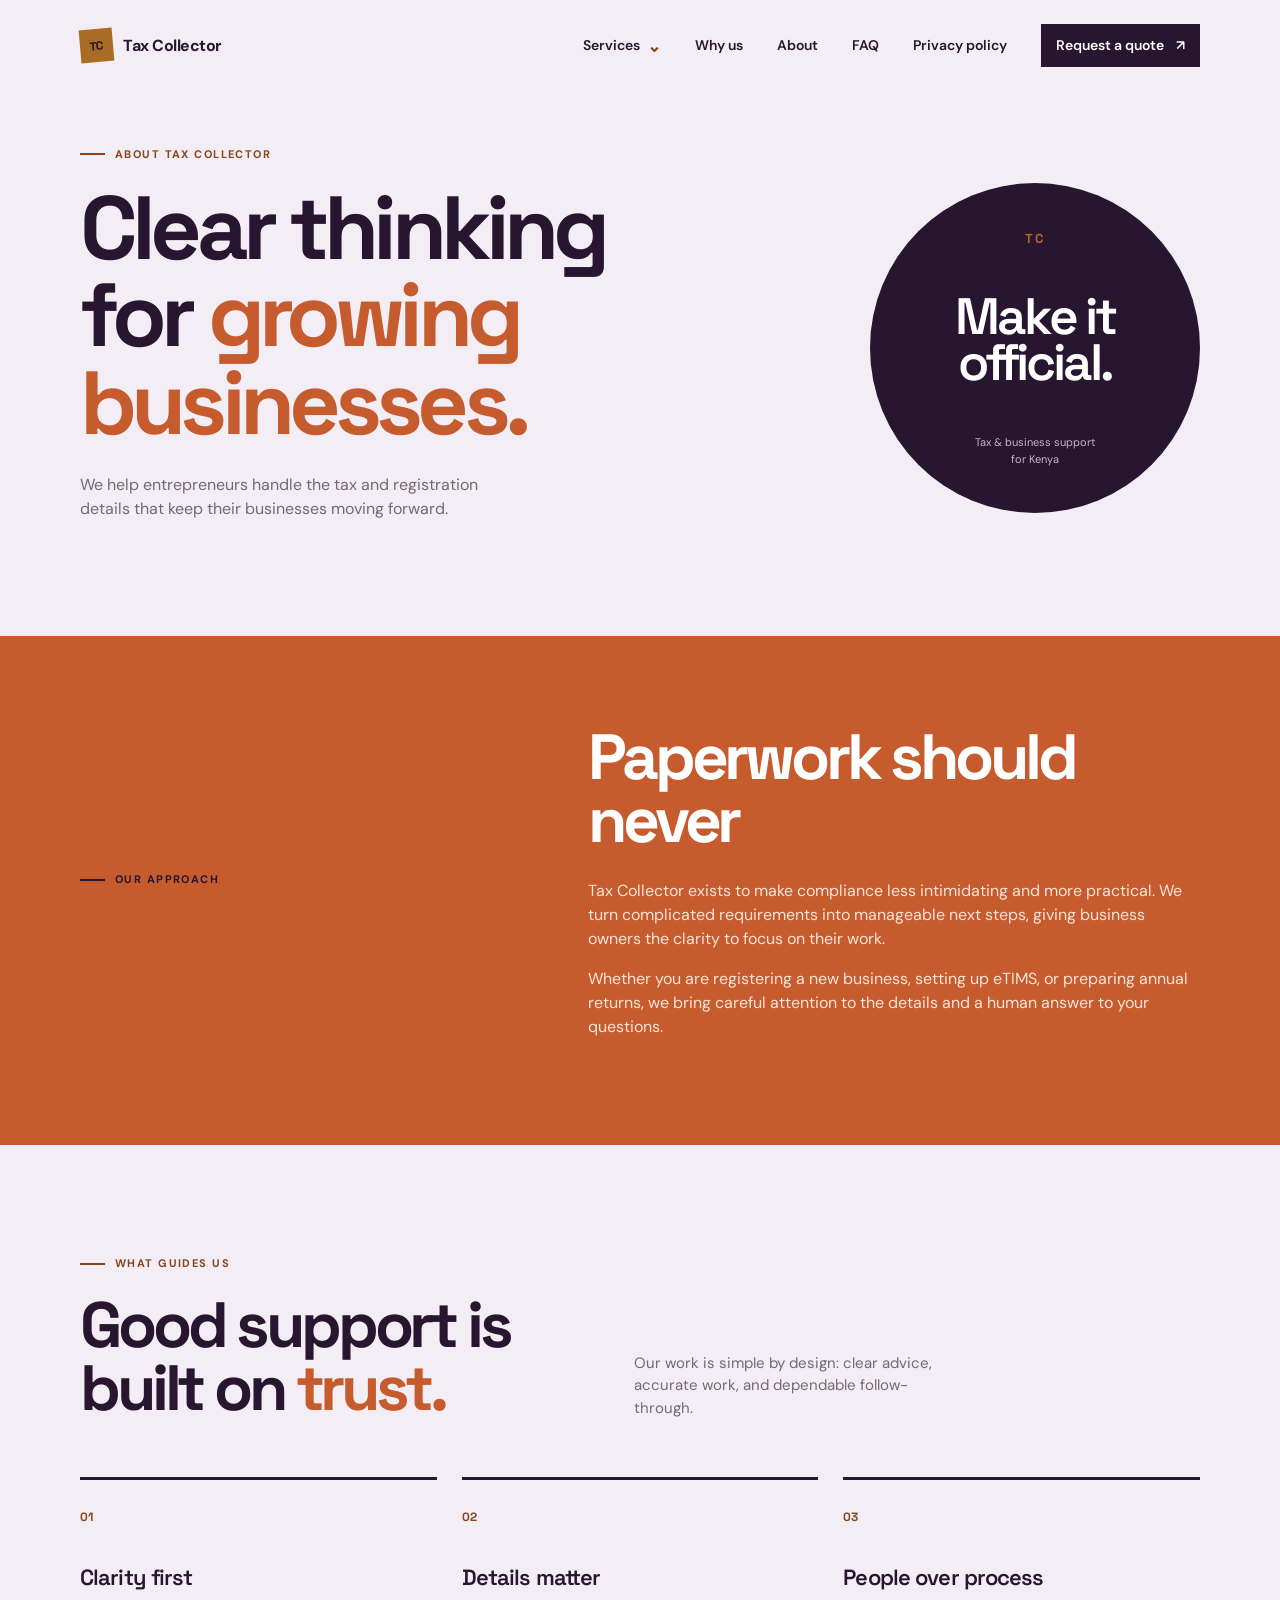
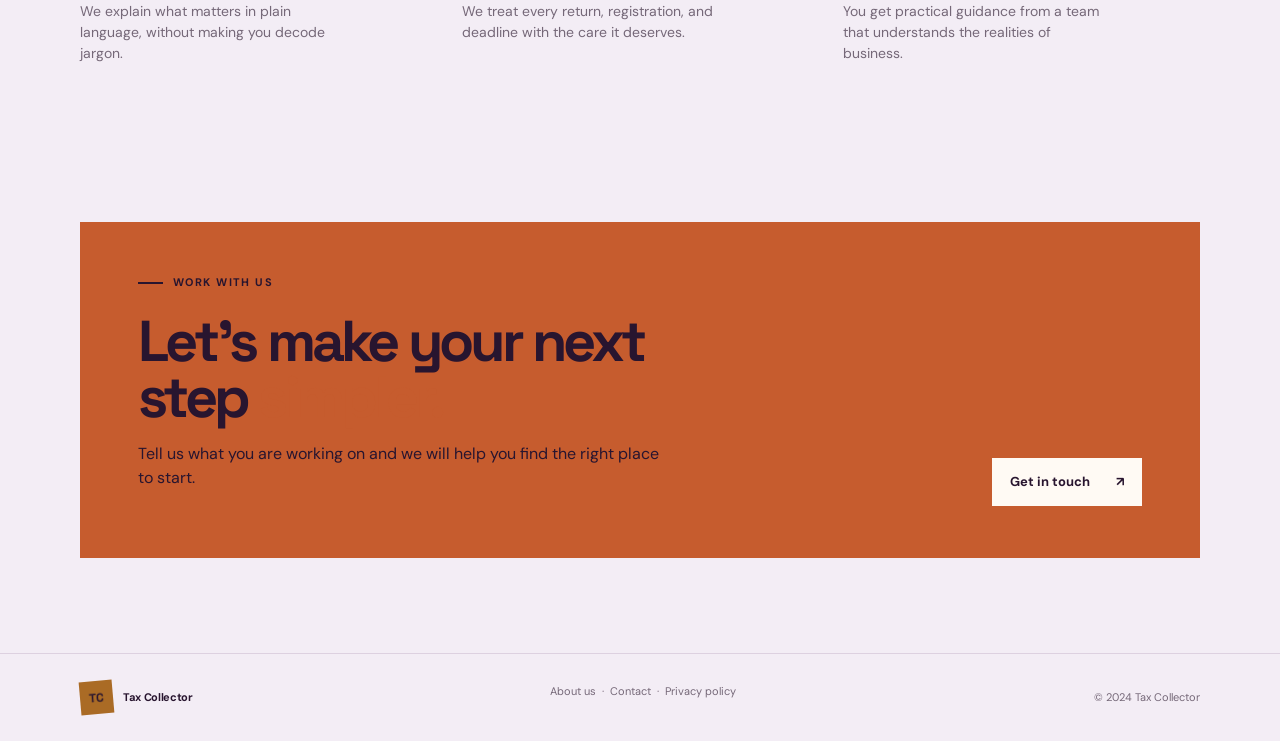
==== PROJECTS/taxcollector-main/taxcollector-main/about.html @ b5ccf0ab "Addition of about page." ====
<!DOCTYPE html>
<html lang="en">
  <head>
    <meta charset="UTF-8" />
    <meta name="viewport" content="width=device-width, initial-scale=1.0" />
    <meta name="description" content="Learn about Tax Collector and our approach to tax and business support." />
    <title>About Tax Collector | Tax &amp; Business Support</title>
    <link rel="stylesheet" href="css/style.css" />
    <link rel="preconnect" href="https://fonts.googleapis.com" />
    <link rel="preconnect" href="https://fonts.gstatic.com" crossorigin />
    <link href="https://fonts.googleapis.com/css2?family=DM+Sans:wght@400;500;600;700&family=Space+Grotesk:wght@500;600;700&display=swap" rel="stylesheet" />
  </head>
  <body>
    <header class="site-header">
      <nav class="nav container" aria-label="Main navigation">
        <a class="brand" href="index.html" aria-label="Tax Collector home">
          <span class="brand-mark">TC</span>
          <span>Tax Collector</span>
        </a>
        <button class="menu-toggle" type="button" aria-expanded="false" aria-controls="main-menu">Menu</button>
        <div class="nav-links" id="main-menu">
          <div class="services-menu">
            <button class="services-toggle" type="button" aria-expanded="false" aria-haspopup="true">Services <span aria-hidden="true">⌄</span></button>
            <div class="services-dropdown">
              <a href="index.html#services">eTIMS setup &amp; support</a>
              <a href="index.html#services">PAYE returns &amp; P9 forms</a>
              <a href="index.html#services">Annual returns</a>
              <a href="index.html#services">Turnover Tax (TOT)</a>
              <a href="index.html#services">VAT registration</a>
              <a href="index.html#services">Business registration</a>
              <a href="index.html#services">NCC registration services</a>
            </div>
          </div>
          <a href="index.html#why-us">Why us</a>
          <a href="about.html" aria-current="page">About</a>
          <a href="index.html#faq">FAQ</a>
          <a href="privacy-policy.html">Privacy policy</a>
          <a class="nav-cta" href="index.html#contact">Request a quote <span aria-hidden="true">↗</span></a>
        </div>
      </nav>
    </header>

    <main>
      <section class="about-hero container">
        <div class="about-hero-copy reveal">
          <p class="eyebrow"><span></span> About Tax Collector</p>
          <h1>Clear thinking for <em>growing businesses.</em></h1>
          <p class="hero-text">We help entrepreneurs handle the tax and registration details that keep their businesses moving forward.</p>
        </div>
        <div class="about-badge reveal" aria-hidden="true"><span>TC</span><strong>Make it<br />official.</strong><small>Tax &amp; business support<br />for Kenya</small></div>
      </section>

      <section class="about-story">
        <div class="container about-story-grid">
          <p class="eyebrow"><span></span> Our approach</p>
          <div class="about-story-copy"><h2>Paperwork should never <em>hold you back.</em></h2><p>Tax Collector exists to make compliance less intimidating and more practical. We turn complicated requirements into manageable next steps, giving business owners the clarity to focus on their work.</p><p>Whether you are registering a new business, setting up eTIMS, or preparing annual returns, we bring careful attention to the details and a human answer to your questions.</p></div>
        </div>
      </section>

      <section class="about-principles container">
        <div class="section-heading reveal"><p class="eyebrow"><span></span> What guides us</p><h2>Good support is built on <em>trust.</em></h2><p>Our work is simple by design: clear advice, accurate work, and dependable follow-through.</p></div>
        <div class="principle-grid">
          <article class="principle reveal"><strong>01</strong><h3>Clarity first</h3><p>We explain what matters in plain language, without making you decode jargon.</p></article>
          <article class="principle reveal"><strong>02</strong><h3>Details matter</h3><p>We treat every return, registration, and deadline with the care it deserves.</p></article>
          <article class="principle reveal"><strong>03</strong><h3>People over process</h3><p>You get practical guidance from a team that understands the realities of business.</p></article>
        </div>
      </section>

      <section class="about-cta container">
        <div class="contact-card reveal"><div><p class="eyebrow"><span></span> Work with us</p><h2>Let’s make your next step <em>simpler.</em></h2><p>Tell us what you are working on and we will help you find the right place to start.</p></div><a class="button button-light" href="index.html#contact">Get in touch <span aria-hidden="true">↗</span></a></div>
      </section>
    </main>

    <footer class="site-footer"><div class="container footer-inner"><a class="brand" href="index.html"><span class="brand-mark">TC</span><span>Tax Collector</span></a><p><a href="about.html">About us</a> &nbsp;·&nbsp; <a href="contact.html">Contact</a> &nbsp;·&nbsp; <a href="privacy-policy.html">Privacy policy</a></p><span>© 2024 Tax Collector</span></div></footer>
    <script src="script.js"></script>
  </body>
</html>
---- PROJECTS/taxcollector-main/taxcollector-main/css/style.css ----
:root {
	--ink: #28152f;
	--muted: #756878;
	--cream: #f3edf5;
	--paper: #fffaf4;
	--green: #aa6b25;
	--green-dark: #874519;
	--coral: #c65c2e;
	--line: #ddd1e0;
}

* { box-sizing: border-box; }
html { scroll-behavior: smooth; }
body { margin: 0; color: var(--ink); background: var(--cream); font-family: "DM Sans", sans-serif; line-height: 1.5; }
a { color: inherit; text-decoration: none; }
.container { width: min(1120px, calc(100% - 64px)); margin: 0 auto; }
.site-header { padding: 24px 0; background: var(--cream); }
.nav, .footer-inner, .trust-items { display: flex; align-items: center; justify-content: space-between; }
.brand { display: inline-flex; align-items: center; gap: 10px; font-weight: 700; letter-spacing: -.03em; }
.brand-mark { display: grid; place-items: center; width: 33px; height: 33px; color: var(--ink); background: var(--green); font: 700 12px "Space Grotesk", sans-serif; transform: rotate(-5deg); }
.nav-links { display: flex; gap: 34px; align-items: center; font-size: 14px; font-weight: 600; }
.services-menu { position: relative; }.services-toggle { display: inline-flex; align-items: center; gap: 7px; padding: 0; border: 0; color: var(--ink); background: transparent; cursor: pointer; font: inherit; font-weight: 600; }.services-toggle span { color: var(--green-dark); font-size: 17px; line-height: 0; transition: transform .2s ease; }.services-menu.is-open .services-toggle span { transform: rotate(180deg); }.services-dropdown { display: none; position: absolute; z-index: 10; top: calc(100% + 14px); left: -18px; width: 230px; padding: 9px; border-top: 3px solid var(--green); background: var(--paper); box-shadow: 0 12px 28px rgba(40,21,47,.14); }.services-menu.is-open .services-dropdown { display: grid; }.services-dropdown a { padding: 10px; font-size: 12px; }.services-dropdown a:hover, .services-dropdown a:focus { color: var(--green-dark); background: var(--cream); }
.nav-cta { display: flex; gap: 12px; align-items: center; padding: 11px 15px; background: var(--ink); color: white; }
.menu-toggle { display: none; border: 0; background: none; color: var(--ink); font: inherit; font-weight: 700; }
.hero { display: grid; grid-template-columns: 1fr .9fr; min-height: 565px; align-items: center; gap: 30px; padding: 44px 0 76px; }
.eyebrow { display: flex; gap: 10px; align-items: center; margin: 0 0 22px; color: var(--green-dark); font-size: 11px; font-weight: 700; letter-spacing: .13em; text-transform: uppercase; }
.eyebrow span { width: 25px; height: 2px; background: var(--green-dark); }
h1, h2, h3, p { margin-top: 0; }
h1, h2 { font-family: "Space Grotesk", sans-serif; letter-spacing: -.065em; line-height: .98; }
h1 { max-width: 620px; margin-bottom: 25px; font-size: clamp(3.5rem, 6.8vw, 6.3rem); }
h1 em, h2 em { color: var(--coral); font-style: normal; }
.hero-text { max-width: 430px; margin-bottom: 30px; color: var(--muted); font-size: 16px; }
.hero-actions { display: flex; align-items: center; gap: 26px; }
.button { display: inline-flex; align-items: center; gap: 26px; padding: 14px 18px; font-size: 13px; font-weight: 700; }
.button-primary { background: var(--green); }
.button-light { background: var(--paper); color: var(--ink); }
.text-link { border-bottom: 1px solid var(--ink); padding-bottom: 3px; font-size: 13px; font-weight: 700; }
.hero-visual { position: relative; min-height: 390px; }
.sun { position: absolute; top: 10px; right: 0; width: 275px; height: 275px; border-radius: 50%; background: var(--green); }
.paper { position: absolute; width: 280px; height: 355px; border: 1px solid rgba(23,43,45,.13); box-shadow: 18px 21px 0 rgba(23,43,45,.07); }
.paper-back { top: 67px; right: 76px; background: var(--coral); transform: rotate(9deg); }
.paper-front { top: 43px; right: 97px; padding: 26px; background: var(--paper); transform: rotate(-7deg); }
.paper-top { display: flex; justify-content: space-between; color: var(--muted); font-size: 9px; font-weight: 700; }
.paper-title { margin-top: 77px; font: 500 30px/1.04 "Space Grotesk", sans-serif; letter-spacing: -.07em; }.paper-title strong { color: var(--coral); }
.paper-lines { display: grid; gap: 8px; margin-top: 34px; }.paper-lines i { display: block; width: 80%; height: 4px; background: var(--line); }.paper-lines i:nth-child(2) { width: 60%; }.paper-lines i:nth-child(3) { width: 72%; }
.paper-stamp { display: grid; place-items: center; position: absolute; right: 25px; bottom: 24px; width: 38px; height: 38px; border: 2px solid var(--green-dark); border-radius: 50%; color: var(--green-dark); font-weight: 700; transform: rotate(12deg); }
.floating-note { position: absolute; z-index: 2; padding: 9px 12px; background: var(--paper); box-shadow: 5px 8px 0 rgba(23,43,45,.1); font-size: 11px; font-weight: 700; }.note-one { top: 72px; right: 0; transform: rotate(4deg); }.note-two { right: 35px; bottom: 28px; color: white; background: var(--ink); transform: rotate(-3deg); }
.trust-strip { border-top: 1px solid var(--line); border-bottom: 1px solid var(--line); }.trust-items { min-height: 68px; color: var(--muted); font-size: 11px; font-weight: 700; }.trust-items span + span::before { content: "•"; margin-right: 32px; color: var(--green-dark); }
.services { padding: 112px 0 120px; }.section-heading { display: grid; grid-template-columns: 1fr 1.1fr; align-items: end; column-gap: 40px; margin-bottom: 58px; }.section-heading .eyebrow { grid-column: 1 / -1; }.section-heading h2 { margin-bottom: 0; font-size: clamp(2.7rem, 5vw, 4.4rem); }.section-heading > p:last-child { max-width: 330px; margin: 0; color: var(--muted); font-size: 15px; }
.service-groups { display: grid; grid-template-columns: 1.18fr .82fr; gap: 24px; }.service-group { padding: 31px; border-top: 4px solid var(--ink); background: var(--paper); }.business-group { border-top-color: var(--coral); }.group-header { display: flex; gap: 22px; align-items: center; }.group-number { color: var(--green-dark); font: 700 13px "Space Grotesk", sans-serif; }.group-header h3 { margin: 0; font: 600 25px "Space Grotesk", sans-serif; letter-spacing: -.04em; }.group-intro { min-height: 48px; margin: 22px 0 18px; color: var(--muted); font-size: 14px; }.service-list { border-top: 1px solid var(--line); }.service-list a { display: flex; align-items: center; justify-content: space-between; gap: 15px; padding: 17px 0; border-bottom: 1px solid var(--line); }.service-list strong { display: block; font-size: 14px; }.service-list small { display: block; margin-top: 3px; color: var(--muted); font-size: 11px; }.service-list b, .group-callout b { color: var(--green-dark); font-size: 18px; }.group-callout { display: flex; justify-content: space-between; align-items: center; margin-top: 49px; padding: 16px; background: var(--cream); font-size: 12px; font-weight: 700; }.group-callout a { color: var(--coral); }
.why-us { padding: 89px 0; color: white; background: var(--ink); }.why-layout { display: grid; grid-template-columns: .85fr 1.15fr; gap: 90px; }.why-copy h2 { margin-bottom: 20px; font-size: clamp(2.7rem, 5vw, 4.5rem); }.why-copy > p:last-child { max-width: 340px; color: #c5b7c9; font-size: 15px; }.why-us .eyebrow { color: var(--green); }.why-us .eyebrow span { background: var(--green); }.promise-grid { display: grid; grid-template-columns: repeat(3, 1fr); align-self: center; gap: 25px; }.promise-grid div { padding-top: 18px; border-top: 1px solid #624c68; }.promise-grid strong { color: var(--green); font: 700 12px "Space Grotesk", sans-serif; }.promise-grid h3 { margin: 40px 0 10px; font: 600 18px "Space Grotesk", sans-serif; }.promise-grid p { color: #c5b7c9; font-size: 13px; }
.about-hero { display: grid; grid-template-columns: 1.15fr .85fr; align-items: center; min-height: 520px; gap: 50px; padding: 55px 0 85px; }.about-hero h1 { max-width: 700px; margin-bottom: 25px; font-size: clamp(3.5rem, 7vw, 6.5rem); }.about-badge { display: grid; place-items: center; justify-self: end; width: min(330px, 100%); aspect-ratio: 1; padding: 30px; border-radius: 50%; color: var(--paper); background: var(--ink); text-align: center; transform: rotate(5deg); }.about-badge span { color: var(--green); font: 700 13px "Space Grotesk", sans-serif; letter-spacing: .12em; }.about-badge strong { margin: 15px 0; color: white; font: 600 clamp(2rem, 4vw, 3.5rem)/.9 "Space Grotesk", sans-serif; letter-spacing: -.06em; }.about-badge small { color: #c5b7c9; font-size: 11px; }.about-story { padding: 90px 0; color: white; background: var(--coral); }.about-story-grid { display: grid; grid-template-columns: .8fr 1.2fr; gap: 100px; }.about-story .eyebrow { color: var(--ink); }.about-story .eyebrow span { background: var(--ink); }.about-story-copy h2 { max-width: 650px; margin-bottom: 28px; font-size: clamp(2.8rem, 5vw, 4.5rem); }.about-story-copy p { max-width: 620px; color: rgba(255,250,244,.86); font-size: 16px; }.about-principles { padding: 110px 0 120px; }.about-principles .section-heading { grid-template-columns: 1fr 1.1fr; }.principle-grid { display: grid; grid-template-columns: repeat(3, 1fr); gap: 25px; }.principle { padding: 24px 0; border-top: 3px solid var(--ink); }.principle strong { color: var(--green-dark); font: 700 12px "Space Grotesk", sans-serif; }.principle h3 { margin: 35px 0 10px; font: 600 22px "Space Grotesk", sans-serif; letter-spacing: -.04em; }.principle p { max-width: 260px; color: var(--muted); font-size: 14px; }.about-cta { padding-bottom: 95px; }.about-cta .contact-card { grid-template-columns: 1.1fr .9fr; align-items: end; }.about-cta .contact-card > a { justify-self: end; }
.contact { padding: 95px 0; }.contact-card { display: grid; grid-template-columns: .9fr 1.1fr; align-items: start; gap: 48px; padding: 52px 58px; background: var(--coral); }.contact-card .eyebrow { color: var(--ink); }.contact-card .eyebrow span { background: var(--ink); }.contact-card h2 { max-width: 600px; margin-bottom: 16px; font-size: clamp(2.4rem, 4.5vw, 4rem); }.contact-intro > p:last-child { max-width: 320px; margin: 0; font-size: 14px; }.quote-form { display: grid; grid-template-columns: 1fr 1fr; gap: 8px 14px; }.quote-form label { align-self: end; margin-top: 3px; font-size: 11px; font-weight: 700; }.quote-form label span { color: rgba(23,43,45,.6); font-weight: 400; }.quote-form input, .quote-form select, .quote-form textarea { width: 100%; min-height: 43px; padding: 11px 12px; border: 1px solid rgba(23,43,45,.25); border-radius: 0; outline: 0; color: var(--ink); background: rgba(255,253,248,.8); font: inherit; font-size: 12px; }.quote-form input:focus, .quote-form select:focus, .quote-form textarea:focus { border-color: var(--ink); box-shadow: 0 0 0 2px rgba(23,43,45,.12); }.quote-form textarea { resize: vertical; }.quote-form label:nth-of-type(4), .quote-form textarea, .quote-form button, .form-note { grid-column: 1 / -1; }.quote-form button { border: 0; margin-top: 8px; cursor: pointer; justify-content: space-between; }.form-note { color: rgba(23,43,45,.7); font-size: 10px; }.site-footer { padding: 27px 0; border-top: 1px solid var(--line); color: var(--muted); font-size: 11px; }.footer-inner { gap: 20px; }.footer-inner .brand { color: var(--ink); }.reveal { animation: rise .7s both; }.service-group:nth-child(2), .promise-grid { animation-delay: .12s; } @keyframes rise { from { opacity: 0; transform: translateY(16px); } to { opacity: 1; transform: translateY(0); } }
@media (max-width: 900px) { .hero { grid-template-columns: 1fr; }.hero-visual { max-width: 560px; width: 100%; margin: 15px auto 0; } }
@media (max-width: 760px) { .container { width: min(100% - 36px, 560px); }.site-header { padding: 18px 0; }.menu-toggle { display: block; }.nav-links { display: none; position: absolute; z-index: 5; top: 68px; right: 18px; left: 18px; padding: 15px; background: var(--paper); box-shadow: 0 10px 25px rgba(23,43,45,.12); }.nav-links.is-open { display: grid; gap: 15px; }.services-menu { width: 100%; }.services-toggle { justify-content: space-between; width: 100%; }.services-dropdown { position: static; width: 100%; margin-top: 8px; padding: 4px 0 4px 10px; border-top: 1px solid var(--line); box-shadow: none; }.services-dropdown a { padding: 8px 10px; }.nav-cta { justify-content: space-between; }.hero { display: block; padding: 51px 0 65px; }.hero h1 { font-size: clamp(3.3rem, 16vw, 5rem); }.hero-visual { min-height: 370px; margin-top: 35px; }.sun { right: 8%; width: 230px; height: 230px; }.paper-back { right: 20%; }.paper-front { right: 24%; }.floating-note.note-one { right: 2%; }.trust-items { display: grid; grid-template-columns: 1fr 1fr; gap: 13px; padding: 20px 0; }.trust-items span + span::before { display: none; }.services { padding: 78px 0; }.section-heading { display: block; margin-bottom: 38px; }.section-heading h2 { margin-bottom: 24px; }.service-groups { display: block; }.business-group { margin-top: 20px; }.service-group { padding: 23px; }.group-intro { min-height: auto; }.group-callout { margin-top: 29px; }.why-us { padding: 72px 0; }.why-layout { display: block; }.why-copy { margin-bottom: 55px; }.promise-grid { grid-template-columns: 1fr; gap: 28px; }.promise-grid h3 { margin-top: 18px; }.contact { padding: 65px 0; }.contact-card { display: block; padding: 35px 25px; }.quote-form { margin-top: 30px; }.contact-card .button { margin-top: 8px; }.about-hero { display: block; min-height: 0; padding: 55px 0 75px; }.about-hero h1 { font-size: clamp(3.3rem, 16vw, 5rem); }.about-badge { width: 270px; margin: 48px auto 0; }.about-story { padding: 70px 0; }.about-story-grid { display: block; }.about-story-copy h2 { margin-bottom: 24px; }.about-principles { padding: 75px 0; }.principle-grid { display: block; }.principle { margin-top: 24px; }.principle h3 { margin-top: 18px; }.about-cta { padding-bottom: 65px; }.about-cta .contact-card > a { justify-self: auto; }.footer-inner { display: grid; grid-template-columns: 1fr 1fr; }.footer-inner p { grid-column: 1 / -1; grid-row: 2; margin: 0; }.footer-inner > span { text-align: right; } }

.faq { padding: 105px 0 112px; }.faq-list { max-width: 820px; margin-left: auto; }.faq-item { border-top: 1px solid var(--line); }.faq-item:last-child { border-bottom: 1px solid var(--line); }.faq-item summary { display: flex; justify-content: space-between; gap: 24px; padding: 22px 0; cursor: pointer; list-style: none; font: 600 18px "Space Grotesk", sans-serif; }.faq-item summary::-webkit-details-marker { display: none; }.faq-item summary span { color: var(--green-dark); font: 400 25px "DM Sans", sans-serif; }.faq-item[open] summary span { transform: rotate(45deg); }.faq-item p { max-width: 650px; margin: -4px 0 23px; color: var(--muted); font-size: 14px; }
.page-hero { padding: 76px 0 78px; }.page-hero h1 { max-width: 760px; font-size: clamp(3.5rem, 7vw, 6.3rem); }.page-hero .hero-text { max-width: 530px; }.contact-details { padding-bottom: 108px; }.contact-detail-grid { display: grid; grid-template-columns: repeat(3, 1fr); gap: 20px; }.contact-detail { display: flex; flex-direction: column; min-height: 190px; padding: 25px; border-top: 4px solid var(--ink); background: var(--paper); }.contact-detail:nth-child(2) { border-top-color: var(--green); }.contact-detail:nth-child(3) { border-top-color: var(--coral); }.contact-detail strong { font: 600 21px "Space Grotesk", sans-serif; }.contact-detail span { margin-top: auto; font-size: 16px; }.contact-detail small { margin-top: 7px; color: var(--green-dark); font-size: 12px; font-weight: 700; }.contact-page-cta { padding-bottom: 105px; }.contact-page-cta .contact-card { grid-template-columns: 1fr .8fr; align-items: end; }.contact-page-cta .contact-card > a { justify-self: end; }.policy-content { max-width: 800px; padding-bottom: 110px; }.policy-updated { color: var(--green-dark); font-size: 12px; font-weight: 700; }.policy-content article { padding: 29px 0; border-top: 1px solid var(--line); }.policy-content h2 { margin-bottom: 12px; font-size: 25px; }.policy-content p { max-width: 700px; color: var(--muted); font-size: 15px; }.policy-content a { color: var(--green-dark); font-weight: 700; }
@media (max-width: 760px) { .faq { padding: 72px 0 78px; }.faq-item summary { font-size: 16px; }.page-hero { padding: 55px 0 60px; }.page-hero h1 { font-size: clamp(3.3rem, 16vw, 5rem); }.contact-details { padding-bottom: 70px; }.contact-detail-grid { display: block; }.contact-detail { min-height: 145px; margin-top: 16px; }.contact-page-cta { padding-bottom: 65px; }.contact-page-cta .contact-card > a { justify-self: auto; }.policy-content { padding-bottom: 70px; }.policy-content article { padding: 24px 0; } }
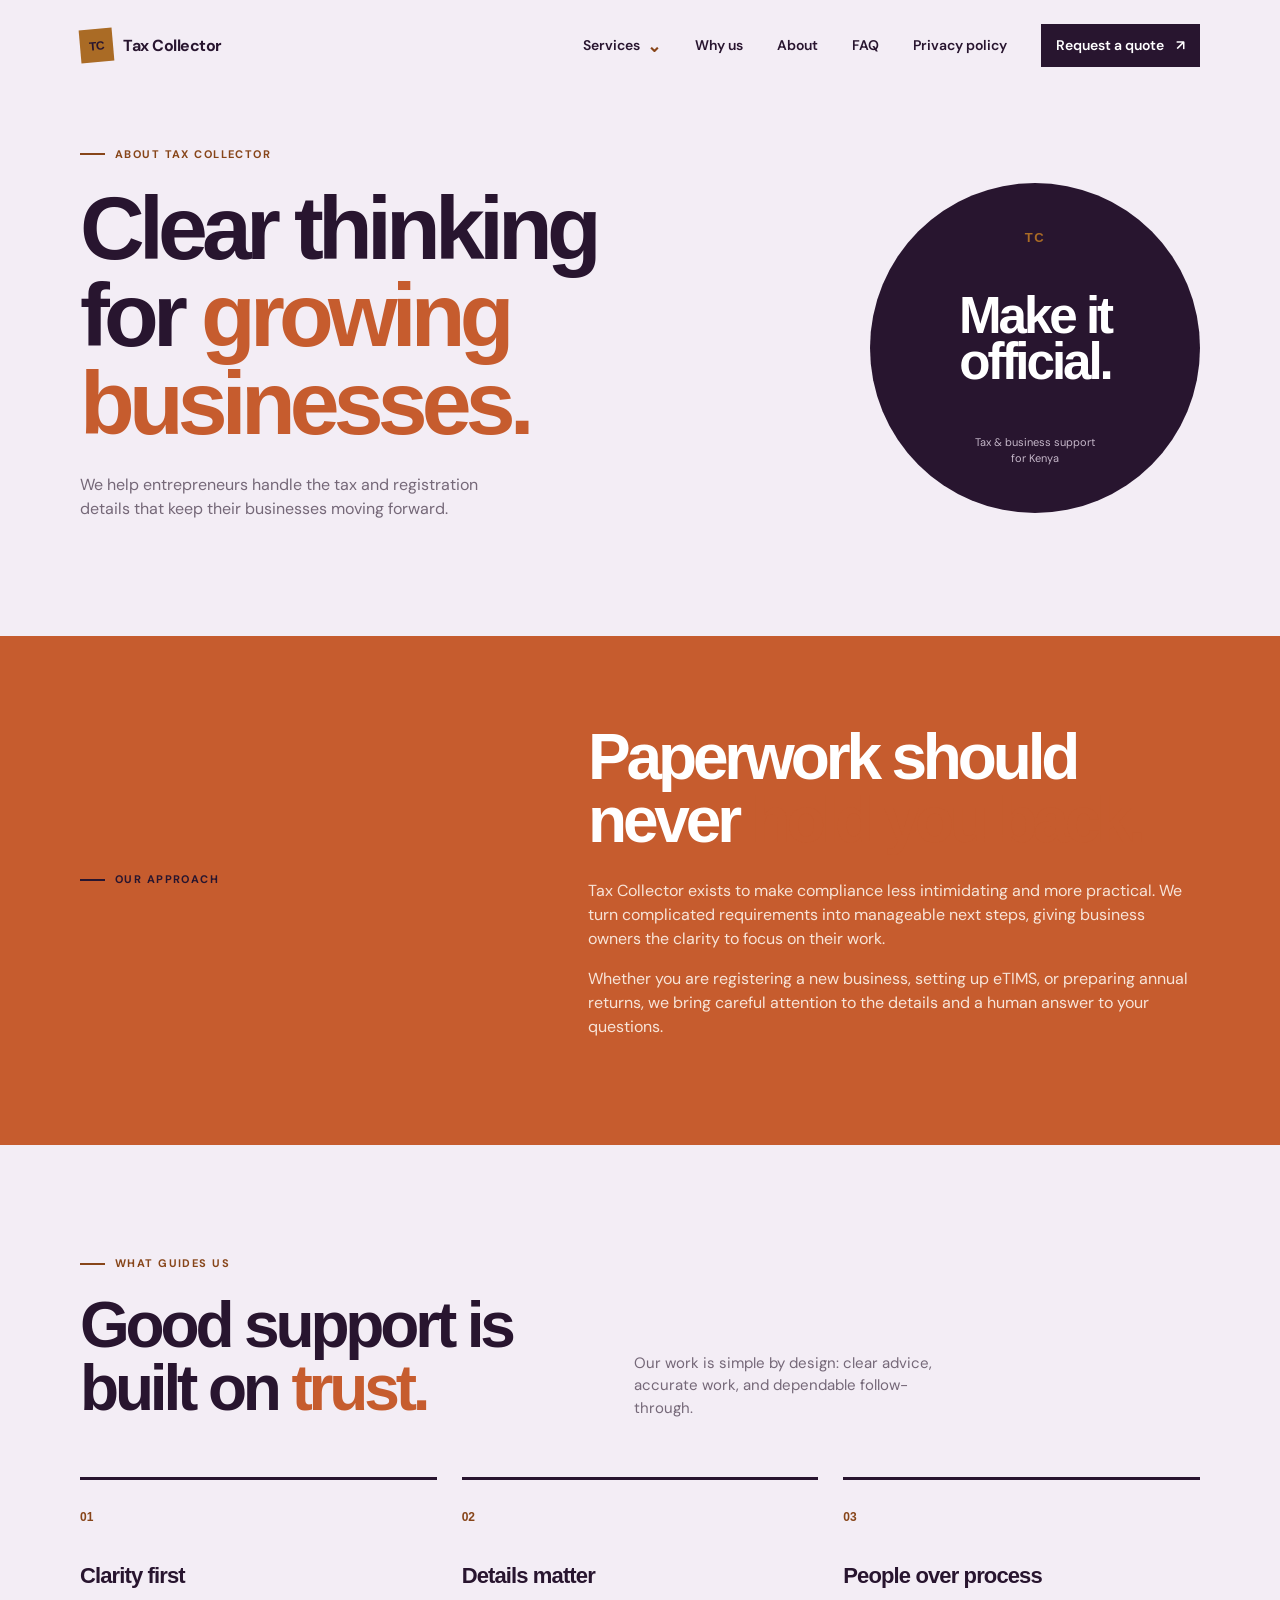
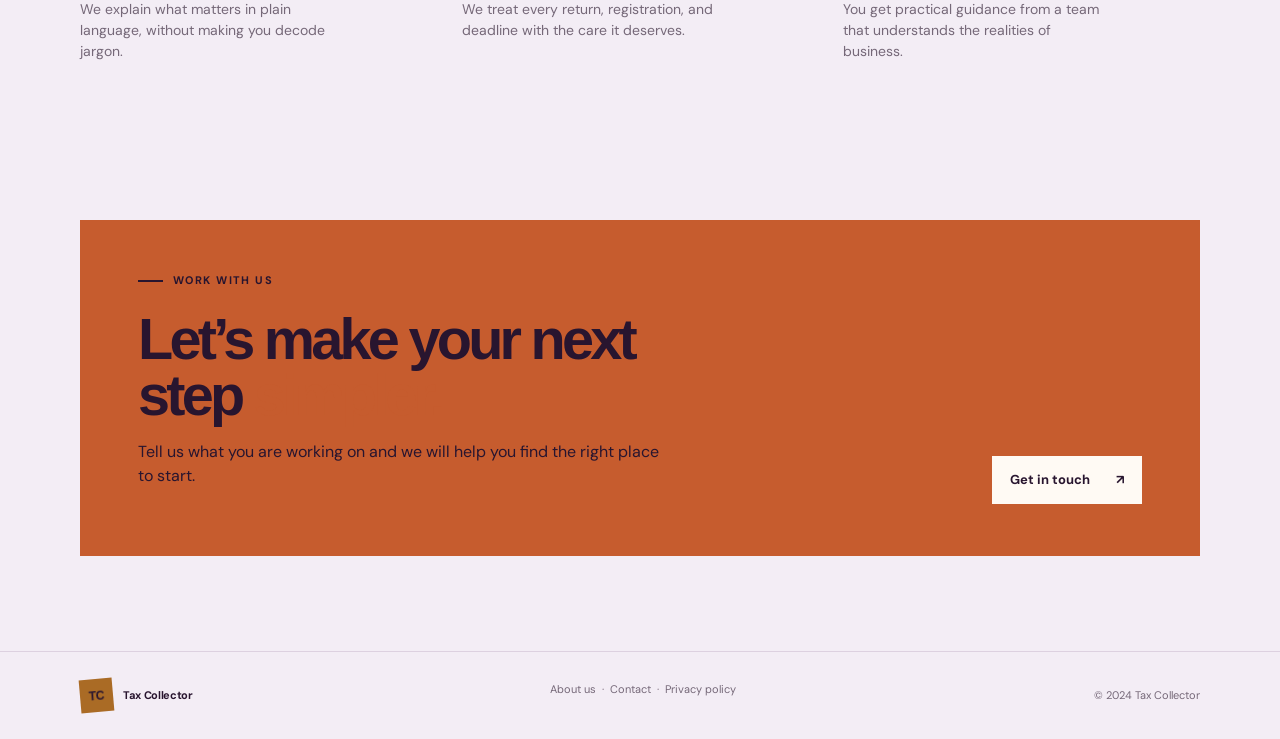
==== commit cf6fd582: "Change in typography." ====
--- a/PROJECTS/taxcollector-main/taxcollector-main/about.html
+++ b/PROJECTS/taxcollector-main/taxcollector-main/about.html
@@ -8,7 +8,7 @@
     <link rel="stylesheet" href="css/style.css" />
     <link rel="preconnect" href="https://fonts.googleapis.com" />
     <link rel="preconnect" href="https://fonts.gstatic.com" crossorigin />
-    <link href="https://fonts.googleapis.com/css2?family=DM+Sans:wght@400;500;600;700&family=Space+Grotesk:wght@500;600;700&display=swap" rel="stylesheet" />
+    <link href="https://fonts.googleapis.com/css2?family=DM+Sans:wght@400;500;600;700&family=Fraunces:opsz,wght@9..144,500;9..144,600;9..144,700&display=swap" rel="stylesheet" />
   </head>
   <body>
     <header class="site-header">
